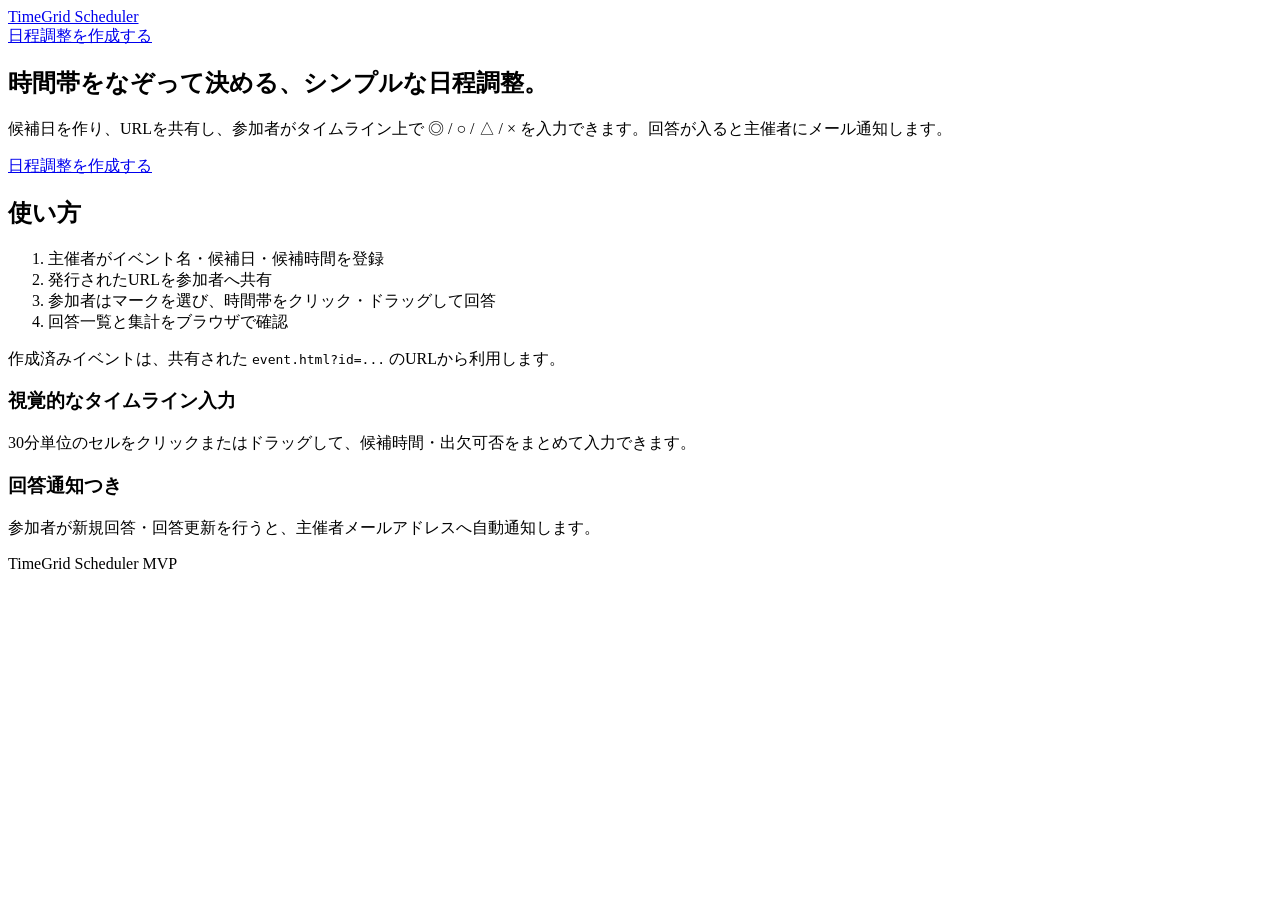
==== index.html @ 97229e6b "Add files via upload" ====
<!doctype html>
<html lang="ja">
<head>
  <meta charset="utf-8">
  <meta name="viewport" content="width=device-width, initial-scale=1">
  <title>TimeGrid Scheduler</title>
  <link rel="stylesheet" href="css/style.css">
</head>
<body>
<header class="header"><div class="container nav"><a class="logo" href="index.html">TimeGrid Scheduler</a><div class="nav-links"><a class="btn secondary small" href="create.html">日程調整を作成する</a></div></div></header>
<main>
  <section class="hero"><div class="container hero-grid">
    <div><h1>時間帯をなぞって決める、シンプルな日程調整。</h1><p class="lead">候補日を作り、URLを共有し、参加者がタイムライン上で ◎ / ○ / △ / × を入力できます。回答が入ると主催者にメール通知します。</p><div class="actions"><a class="btn" href="create.html">日程調整を作成する</a></div></div>
    <div class="card"><h2>使い方</h2><ol><li>主催者がイベント名・候補日・候補時間を登録</li><li>発行されたURLを参加者へ共有</li><li>参加者はマークを選び、時間帯をクリック・ドラッグして回答</li><li>回答一覧と集計をブラウザで確認</li></ol><p class="help">作成済みイベントは、共有された <code>event.html?id=...</code> のURLから利用します。</p></div>
  </div></section>
  <section class="container grid two">
    <div class="card"><h3>視覚的なタイムライン入力</h3><p>30分単位のセルをクリックまたはドラッグして、候補時間・出欠可否をまとめて入力できます。</p></div>
    <div class="card"><h3>回答通知つき</h3><p>参加者が新規回答・回答更新を行うと、主催者メールアドレスへ自動通知します。</p></div>
  </section>
</main>
<footer class="footer"><div class="container">TimeGrid Scheduler MVP</div></footer>
</body>
</html>
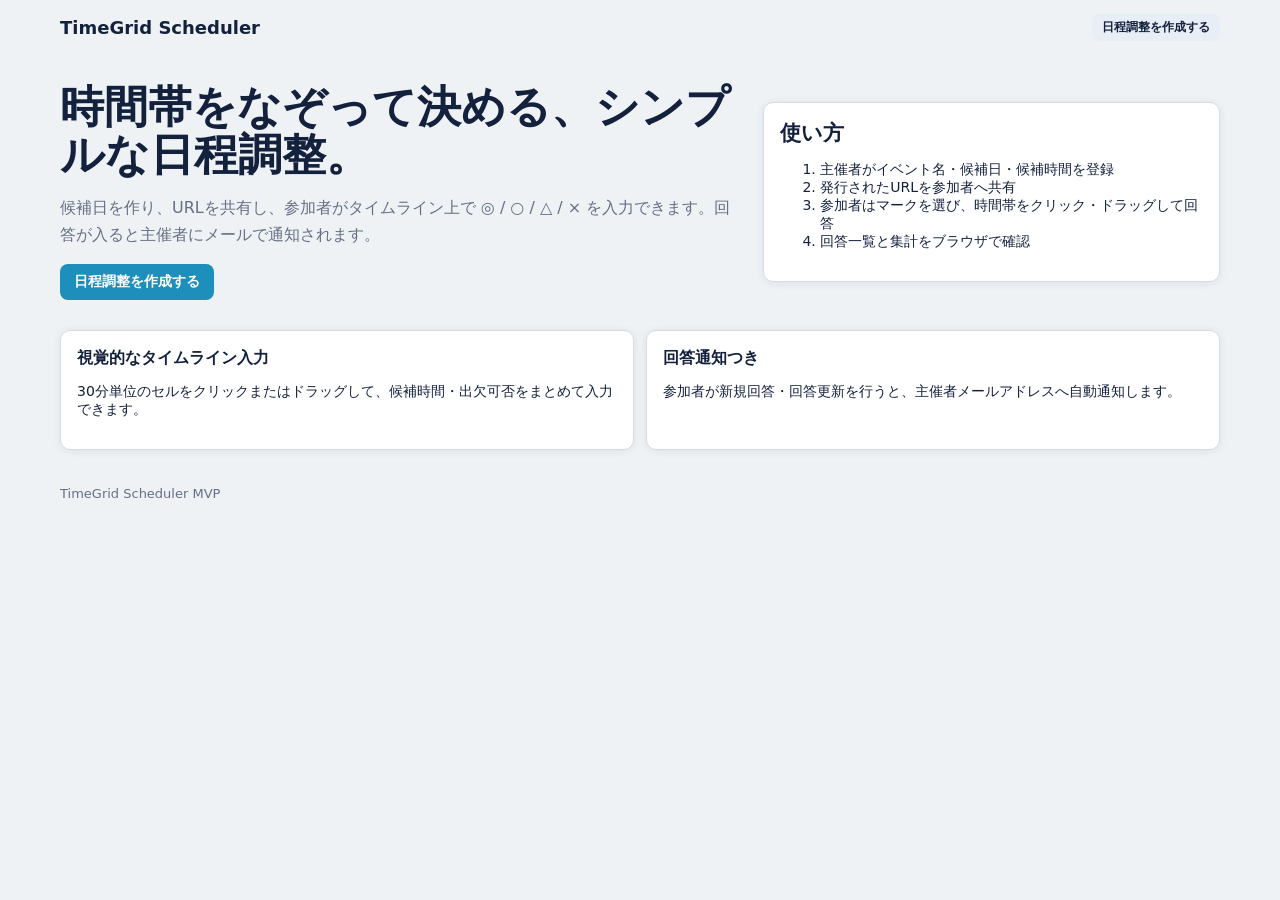
==== commit ade5202b: "Update index.html" ====
--- a/index.html
+++ b/index.html
@@ -3,15 +3,15 @@
 <head>
   <meta charset="utf-8">
   <meta name="viewport" content="width=device-width, initial-scale=1">
-  <title>TimeGrid Scheduler</title>
+  <title>Kurukuru -時間単位日程調整ツール-</title>
   <link rel="stylesheet" href="css/style.css">
 </head>
 <body>
 <header class="header"><div class="container nav"><a class="logo" href="index.html">TimeGrid Scheduler</a><div class="nav-links"><a class="btn secondary small" href="create.html">日程調整を作成する</a></div></div></header>
 <main>
   <section class="hero"><div class="container hero-grid">
-    <div><h1>時間帯をなぞって決める、シンプルな日程調整。</h1><p class="lead">候補日を作り、URLを共有し、参加者がタイムライン上で ◎ / ○ / △ / × を入力できます。回答が入ると主催者にメール通知します。</p><div class="actions"><a class="btn" href="create.html">日程調整を作成する</a></div></div>
-    <div class="card"><h2>使い方</h2><ol><li>主催者がイベント名・候補日・候補時間を登録</li><li>発行されたURLを参加者へ共有</li><li>参加者はマークを選び、時間帯をクリック・ドラッグして回答</li><li>回答一覧と集計をブラウザで確認</li></ol><p class="help">作成済みイベントは、共有された <code>event.html?id=...</code> のURLから利用します。</p></div>
+    <div><h1>時間帯をなぞって決める、シンプルな日程調整。</h1><p class="lead">候補日を作り、URLを共有し、参加者がタイムライン上で ◎ / ○ / △ / × を入力できます。回答が入ると主催者にメールで通知されます。</p><div class="actions"><a class="btn" href="create.html">日程調整を作成する</a></div></div>
+    <div class="card"><h2>使い方</h2><ol><li>主催者がイベント名・候補日・候補時間を登録</li><li>発行されたURLを参加者へ共有</li><li>参加者はマークを選び、時間帯をクリック・ドラッグして回答</li><li>回答一覧と集計をブラウザで確認</li></ol></div>
   </div></section>
   <section class="container grid two">
     <div class="card"><h3>視覚的なタイムライン入力</h3><p>30分単位のセルをクリックまたはドラッグして、候補時間・出欠可否をまとめて入力できます。</p></div>
--- a/css/style.css
+++ b/css/style.css
@@ -0,0 +1,379 @@
+:root {
+  --bg: #eef2f5;
+  --card: #ffffff;
+  --text: #14213d;
+  --muted: #667085;
+  --line: #d6dce3;
+  --line-dark: #c5ccd5;
+  --primary: #1d8fba;
+  --primary-dark: #136f92;
+  --primary-soft: #d9f2f9;
+  --green: #17a673;
+  --amber: #f2a93b;
+  --red: #e05a47;
+  --panel-head: #9fa3a7;
+  --radius: 10px;
+  --shadow: 0 1px 8px rgba(20, 33, 61, .08);
+}
+* { box-sizing: border-box; }
+body {
+  margin: 0;
+  font-family: system-ui, -apple-system, BlinkMacSystemFont, "Segoe UI", sans-serif;
+  background: var(--bg);
+  color: var(--text);
+  font-size: 14px;
+}
+a { color: var(--primary-dark); }
+.container { width: min(1160px, calc(100% - 28px)); margin: 0 auto; }
+.header { padding: 14px 0; }
+.compact-header { padding: 10px 0; }
+.nav { display: flex; justify-content: space-between; align-items: center; gap: 12px; }
+.logo { font-weight: 800; font-size: 18px; text-decoration: none; color: var(--text); }
+.nav-links { display: flex; gap: 12px; flex-wrap: wrap; }
+.hero { padding: 28px 0 18px; }
+.hero-grid { display: grid; grid-template-columns: 1.2fr .8fr; gap: 18px; align-items: center; }
+.hero h1 { font-size: clamp(28px, 5vw, 44px); line-height: 1.08; margin: 0 0 12px; }
+.lead { color: var(--muted); font-size: 16px; line-height: 1.7; }
+.card { background: var(--card); border: 1px solid var(--line); border-radius: var(--radius); box-shadow: var(--shadow); padding: 16px; margin: 12px 0; }
+.card h1 { margin: 0 0 12px; }
+.card h2, .card h3 { margin: 0 0 10px; }
+.grid { display: grid; gap: 12px; }
+.grid.two { grid-template-columns: 1fr 1fr; }
+.btn { border: 0; border-radius: 8px; padding: 9px 14px; background: var(--primary); color: #fff; font-weight: 700; cursor: pointer; text-decoration: none; display: inline-flex; align-items: center; justify-content: center; gap: 6px; }
+.btn:hover { background: var(--primary-dark); }
+.btn.secondary { background: #e8eef5; color: var(--text); }
+.btn.danger { background: var(--red); }
+.btn.small, .btn.mini { padding: 5px 10px; font-size: 12px; }
+.btn:disabled { opacity: .55; cursor: not-allowed; }
+.form-row { margin-bottom: 12px; }
+label { display: block; font-weight: 700; margin-bottom: 5px; }
+input, textarea, select { width: 100%; border: 1px solid var(--line); border-radius: 4px; padding: 8px 10px; font: inherit; background: #fff; }
+textarea { min-height: 72px; resize: vertical; }
+.help { color: var(--muted); font-size: 13px; line-height: 1.5; }
+.actions { display: flex; gap: 8px; flex-wrap: wrap; align-items: center; }
+.notice { padding: 10px 12px; border-radius: 8px; background: var(--primary-soft); color: #0d5269; margin: 10px 0; }
+.error { padding: 10px 12px; border-radius: 8px; background: #ffe8e4; color: #9b2e22; margin: 10px 0; }
+
+/* Compact creation screen */
+.compact-page { padding-bottom: 20px; }
+.create-layout { display: grid; grid-template-columns: 1fr 1fr; gap: 14px; align-items: start; }
+.step-panel { background: var(--card); border: 1px solid var(--line); border-radius: 10px; box-shadow: var(--shadow); overflow: hidden; margin-bottom: 14px; }
+.step-title { background: var(--panel-head); color: #fff; font-weight: 800; font-size: 22px; letter-spacing: .02em; padding: 8px 18px; line-height: 1.25; }
+.step-body { padding: 14px 18px; }
+.compact-form .inline-row { display: grid; grid-template-columns: 112px 1fr; gap: 10px; align-items: start; border-bottom: 1px dotted var(--line); padding-bottom: 9px; margin-bottom: 9px; }
+.compact-form label { font-weight: 500; margin: 8px 0 0; font-size: 13px; }
+.compact-form input, .compact-form textarea { border-radius: 0; padding: 6px 8px; }
+.compact-form textarea { min-height: 52px; }
+.inline-help { grid-column: 2; margin: 2px 0 0; color: var(--muted); font-size: 12px; }
+.month-calendars { display: grid; grid-template-columns: 1fr 1fr; gap: 18px; justify-items: center; }
+.mini-calendar { width: 230px; }
+.calendar-title { text-align: center; font-size: 13px; margin: 0 0 6px; }
+.calendar-week, .calendar-days { display: grid; grid-template-columns: repeat(7, 1fr); }
+.calendar-week span { text-align: center; font-size: 12px; padding: 4px 0; border-bottom: 1px solid var(--line); color: #344054; }
+.calendar-days { border-left: 1px solid var(--line); border-top: 1px solid var(--line); }
+.cal-day { height: 25px; border: 0; border-right: 1px solid var(--line); border-bottom: 1px solid var(--line); background: #fff; color: #344054; font: inherit; font-size: 12px; cursor: pointer; }
+.cal-day.outside { color: #b6bec9; background: #f8fafc; cursor: default; }
+.cal-day.current:hover { background: #eef8fb; }
+.cal-day.selected { background: #8bd2ef; color: #043449; font-weight: 800; }
+.calendar-nav { display: flex; justify-content: space-between; align-items: center; margin: 10px 4px 6px; }
+.link-btn { border: 0; background: transparent; color: var(--primary-dark); text-decoration: underline; padding: 2px 4px; cursor: pointer; font: inherit; }
+.selected-date-line { margin-top: 8px; font-size: 12px; color: var(--muted); line-height: 1.5; }
+.time-panel { margin-top: 4px; }
+.compact-help { margin: 4px 0 10px; }
+.time-toolbar { display: flex; gap: 6px; align-items: center; flex-wrap: wrap; margin-bottom: 10px; }
+.time-toolbar select { width: 82px; padding: 5px 6px; border-radius: 0; }
+.compact-timeline-wrap { overflow-x: auto; padding-bottom: 4px; }
+.time-table { display: grid; grid-template-columns: 150px repeat(var(--cols), 34px); min-width: max-content; border-left: 1px solid var(--line); border-top: 1px solid var(--line); user-select: none; touch-action: none; }
+.time-head, .hour-head, .date-cell, .time-dot { border-right: 1px solid var(--line); border-bottom: 1px solid var(--line); }
+.hour-head { height: 25px; font-size: 11px; text-align: center; padding-top: 4px; background: #f7f8fa; color: #344054; }
+.date-cell { min-height: 36px; padding: 5px 8px; background: #fff; font-size: 13px; }
+.row-tools { display: flex; gap: 4px; margin-top: 2px; }
+.row-tools .link-btn { font-size: 12px; padding: 0; }
+.time-dot { min-height: 36px; background: #fff; cursor: pointer; }
+.time-dot:hover { background: #eef8fb; }
+.time-dot.selected { background: #7fc9f0; }
+.sticky-left { position: sticky; left: 0; z-index: 2; }
+.submit-row { display: flex; justify-content: flex-end; margin-top: 12px; }
+.register-btn { min-width: 96px; font-size: 16px; background: #ef6c85; }
+.register-btn:hover { background: #d95872; }
+
+/* Existing event/admin screens */
+.date-list { display: grid; grid-template-columns: repeat(auto-fit, minmax(150px, 1fr)); gap: 8px; margin-top: 8px; }
+.date-pill { padding: 7px 10px; border: 1px solid var(--line); border-radius: 999px; background: #fff; display: flex; justify-content: space-between; align-items: center; }
+.date-pill button { border: 0; background: transparent; cursor: pointer; color: var(--red); font-weight: 700; }
+.timeline-wrap { overflow-x: auto; padding-bottom: 8px; }
+.timeline-day { margin: 14px 0 18px; }
+.timeline-title { font-weight: 800; margin: 0 0 6px; }
+.timeline-grid { display: grid; grid-template-columns: repeat(var(--cols), 60px); gap: 5px; min-width: max-content; touch-action: none; user-select: none; }
+.time-cell { min-height: 46px; border: 1px solid var(--line); background: #fff; border-radius: 7px; padding: 5px; cursor: pointer; display: flex; flex-direction: column; align-items: center; justify-content: center; gap: 3px; transition: background .12s, border-color .12s; }
+.time-cell:hover { border-color: var(--primary); }
+.time-cell .time { font-size: 11px; color: var(--muted); }
+.time-cell.selected { background: var(--primary); border-color: var(--primary); color: #fff; }
+.time-cell.selected .time { color: #fff; }
+.time-cell.mark-best { background: #e8fbf1; border-color: var(--green); }
+.time-cell.mark-ok { background: #e8f7ff; border-color: var(--primary); }
+.time-cell.mark-maybe { background: #fff5dd; border-color: var(--amber); }
+.time-cell.mark-ng { background: #ffe9e6; border-color: var(--red); }
+.time-cell .mark { font-size: 20px; font-weight: 800; line-height: 1; }
+.mark-picker { display: grid; grid-template-columns: repeat(4, minmax(100px, 1fr)); gap: 8px; }
+.mark-btn { border: 1px solid var(--line); background: #fff; border-radius: 10px; padding: 10px; cursor: pointer; font-weight: 800; }
+.mark-btn.active { border-color: var(--primary); box-shadow: 0 0 0 3px rgba(29,143,186,.18); }
+.table-scroll { overflow-x: auto; }
+table { width: 100%; border-collapse: collapse; background: #fff; min-width: 760px; }
+th, td { border-bottom: 1px solid var(--line); padding: 8px; text-align: center; white-space: nowrap; }
+th { background: #f0f5f8; font-size: 12px; }
+td.left, th.left { text-align: left; }
+.badge { display: inline-flex; border-radius: 999px; padding: 3px 8px; background: #eef3f7; font-size: 12px; font-weight: 700; }
+.footer { padding: 24px 0; color: var(--muted); font-size: 13px; }
+.modal-backdrop { position: fixed; inset: 0; background: rgba(8,18,33,.45); display: none; align-items: center; justify-content: center; padding: 18px; z-index: 20; }
+.modal-backdrop.open { display: flex; }
+.modal { width: min(980px, 100%); max-height: 92vh; overflow: auto; background: #fff; border-radius: 14px; padding: 18px; box-shadow: 0 20px 60px rgba(0,0,0,.25); }
+@media (max-width: 900px) {
+  .create-layout { grid-template-columns: 1fr; }
+  .month-calendars { grid-template-columns: 1fr 1fr; }
+}
+@media (max-width: 760px) {
+  .container { width: min(100% - 16px, 1160px); }
+  .hero-grid, .grid.two { grid-template-columns: 1fr; }
+  .step-title { font-size: 18px; padding: 8px 12px; }
+  .step-body { padding: 12px; }
+  .compact-form .inline-row { grid-template-columns: 1fr; gap: 4px; }
+  .compact-form label { margin-top: 0; }
+  .inline-help { grid-column: 1; }
+  .month-calendars { grid-template-columns: 1fr; }
+  .mini-calendar { width: 100%; max-width: 280px; }
+  .time-table { grid-template-columns: 120px repeat(var(--cols), 30px); }
+  .hour-head { font-size: 10px; }
+  .mark-picker { grid-template-columns: repeat(2, 1fr); }
+  .timeline-grid { grid-template-columns: repeat(var(--cols), 56px); gap: 4px; }
+  .time-cell { min-height: 42px; }
+}
+
+/* Compact event page, timeline-first layout */
+.event-page { background: #e9eef2; }
+.compact-header { background: transparent; border-bottom: 0; box-shadow: none; }
+.compact-nav { padding: 10px 4px 6px; }
+.compact-event-main { padding-top: 4px; padding-bottom: 28px; }
+.event-top-grid { display: grid; grid-template-columns: 1fr 280px; gap: 18px; align-items: stretch; margin-bottom: 18px; }
+.event-info-box, .event-action-box, .tonton-like-section { background: #fff; border: 1px solid #d9dee5; border-radius: 9px; box-shadow: 0 3px 14px rgba(16,24,40,.08); }
+.event-info-box { padding: 16px 20px; min-height: 108px; }
+.event-title-line { display: flex; align-items: center; gap: 10px; padding-bottom: 8px; border-bottom: 1px solid #d7dce3; }
+.event-title-line span { display: inline-block; width: 5px; height: 26px; background: #ef6c85; }
+.event-title-line h1 { margin: 0; font-size: 21px; line-height: 1.2; }
+.event-description { margin: 10px 0; color: #344054; line-height: 1.55; font-size: 13px; }
+.muted-text { color: #8a94a3; }
+.mini-meta { display: inline-flex; gap: 8px; align-items: center; color: #5a6472; font-size: 12px; }
+.mini-label { display: inline-block; background: #a4a7aa; color: #fff; font-weight: 700; padding: 3px 10px; }
+.event-action-box { padding: 20px; display: flex; flex-direction: column; justify-content: center; gap: 10px; }
+.event-add-btn { background: #ef6c85; border-color: #ef6c85; }
+.event-add-btn:hover { background: #d95872; border-color: #d95872; }
+.event-add-btn:disabled { background: #9aa3ad; border-color: #9aa3ad; cursor: not-allowed; }
+.compact-note { font-size: 12px; color: #5a6472; margin: 5px 0 10px; line-height: 1.45; }
+.tonton-like-section { margin: 18px 0; overflow: hidden; }
+.bar-title { margin: 0; background: #a4a7aa; color: #fff; font-size: 20px; padding: 8px 20px; line-height: 1.2; }
+.bar-body { padding: 14px 20px 18px; }
+.comment-line { display: grid; grid-template-columns: 160px 1fr; gap: 12px; border-bottom: 1px solid #e2e6eb; padding: 7px 0; font-size: 13px; }
+.comment-line:last-child { border-bottom: 0; }
+.public-day-block, .answer-day-block { margin: 12px 0 18px; overflow-x: auto; padding-bottom: 2px; }
+.public-time-table, .answer-time-table { display: grid; grid-template-columns: 150px repeat(var(--cols), 32px); min-width: max-content; border-left: 1px solid #d8dde5; border-top: 1px solid #d8dde5; user-select: none; touch-action: none; }
+.public-date-cell, .public-name-cell, .public-hour-head, .public-slot, .answer-slot { border-right: 1px solid #d8dde5; border-bottom: 1px solid #d8dde5; }
+.public-date-cell { height: 25px; padding: 5px 10px; background: #fff; font-size: 13px; color: #344054; }
+.public-hour-head { height: 25px; background: #f8f9fb; color: #4b5563; font-size: 11px; text-align: center; padding-top: 4px; }
+.public-name-cell { min-height: 28px; padding: 5px 8px; background: #fff; font-size: 12px; color: #344054; display: flex; align-items: center; justify-content: space-between; gap: 8px; }
+.public-name-cell.candidate-label { color: #6b7280; font-weight: 700; }
+.public-name-cell.participant-name span { overflow: hidden; text-overflow: ellipsis; white-space: nowrap; }
+.public-name-cell .link-btn { font-size: 11px; white-space: nowrap; }
+.public-slot, .answer-slot { min-height: 28px; background: #fff; text-align: center; display: flex; align-items: center; justify-content: center; font-weight: 800; }
+.public-slot.blocked, .answer-slot.blocked { background: #d9d9d9; }
+.public-slot.candidate { background: #fff; }
+.public-slot.empty-row { color: #9aa3ad; background: #fafafa; }
+.answer-slot.candidate { cursor: pointer; background: #fff; }
+.answer-slot.candidate:hover { outline: 2px solid #7fc9f0; outline-offset: -2px; }
+.public-slot.answer span, .answer-slot span { font-size: 16px; line-height: 1; }
+.public-slot.mark-best, .answer-slot.mark-best { background: #ffedf2; color: #d64b69; }
+.public-slot.mark-ok, .answer-slot.mark-ok { background: #dff3ff; color: #1684bc; }
+.public-slot.mark-maybe, .answer-slot.mark-maybe { background: #fff1c7; color: #9a6b00; }
+.public-slot.mark-ng, .answer-slot.mark-ng { background: #e5e5e5; color: #5f646b; }
+.modal-wide { width: min(1060px, 100%); border-radius: 0; padding: 0; }
+.event-response-modal { border: 1px solid #cdd3db; }
+.modal-heading { display: flex; justify-content: space-between; align-items: center; background: #a4a7aa; color: #fff; padding: 8px 18px; }
+.modal-heading h2 { margin: 0; font-size: 20px; }
+.event-response-modal form { padding: 18px; }
+.response-form-compact { display: grid; grid-template-columns: 1.1fr 1.3fr; gap: 24px; border-bottom: 1px solid #e2e6eb; padding-bottom: 14px; margin-bottom: 14px; }
+.response-left { display: grid; gap: 10px; align-content: start; }
+.compact-line { grid-template-columns: 92px 1fr !important; align-items: center; margin: 0; }
+.response-right { display: grid; grid-template-columns: 70px 1fr; gap: 10px; align-items: start; }
+.response-right label { font-weight: 700; margin-top: 8px; }
+.response-right textarea { min-height: 70px; }
+.mark-line { display: flex; justify-content: flex-end; gap: 10px; align-items: center; flex-wrap: wrap; margin: 6px 0 4px; }
+.mark-line-label { font-size: 13px; color: #344054; }
+.mark-picker-inline { display: flex; gap: 10px; align-items: center; flex-wrap: wrap; }
+.mark-radio { display: inline-flex; align-items: center; gap: 4px; font-size: 13px; cursor: pointer; }
+.mark-radio input { width: auto; margin: 0; }
+.mark-sample { display: inline-flex; align-items: center; justify-content: center; width: 19px; height: 19px; font-weight: 800; }
+.mark-sample.mark-best { background: #ffedf2; color: #d64b69; }
+.mark-sample.mark-ok { background: #dff3ff; color: #1684bc; }
+.mark-sample.mark-maybe { background: #fff1c7; color: #9a6b00; }
+.mark-sample.mark-ng { background: #e5e5e5; color: #5f646b; }
+.answer-time-table-wrap { overflow-x: auto; margin-top: 8px; }
+.modal-actions-bottom { display: flex; justify-content: flex-end; gap: 10px; padding-top: 12px; }
+@media (max-width: 900px) {
+  .event-top-grid { grid-template-columns: 1fr; }
+  .event-action-box { padding: 14px 16px; }
+  .response-form-compact { grid-template-columns: 1fr; gap: 10px; }
+  .mark-line { justify-content: flex-start; }
+}
+@media (max-width: 760px) {
+  .bar-title { font-size: 18px; padding: 8px 12px; }
+  .bar-body, .event-info-box, .event-action-box { padding: 12px; }
+  .comment-line { grid-template-columns: 1fr; gap: 3px; }
+  .public-time-table, .answer-time-table { grid-template-columns: 112px repeat(var(--cols), 28px); }
+  .public-date-cell, .public-name-cell { font-size: 11px; padding: 4px 6px; }
+  .public-hour-head { font-size: 10px; }
+  .compact-line, .response-right { grid-template-columns: 1fr !important; gap: 4px; }
+}
+
+/* event-page-dense-no-scroll-fix-2026-06-25 */
+.event-page .event-shell,
+.event-page .page-shell,
+.event-page .container {
+  max-width: 1160px;
+}
+.event-page .section-card,
+.event-page .event-card {
+  margin-bottom: 10px;
+}
+.event-page .section-card h2,
+.event-page .card-title {
+  margin: 0;
+}
+.event-page .public-day-block,
+.event-page .answer-day-block {
+  margin: 8px 0 10px;
+  overflow: visible !important;
+}
+.event-page .no-scroll-timeline {
+  overflow: visible !important;
+  width: 100%;
+}
+.event-page .public-time-table,
+.event-page .answer-time-table,
+.event-page .dense-time-table {
+  display: grid !important;
+  grid-template-columns: 118px repeat(var(--cols), minmax(0, 1fr)) !important;
+  min-width: 0 !important;
+  width: 100% !important;
+  border-left: 1px solid #d8dde5;
+  border-top: 1px solid #d8dde5;
+  user-select: none;
+  touch-action: none;
+}
+.event-page .public-date-cell,
+.event-page .public-name-cell,
+.event-page .public-hour-head,
+.event-page .public-slot,
+.event-page .answer-slot {
+  min-width: 0 !important;
+  min-height: 20px !important;
+  height: 20px !important;
+  border-right: 1px solid #d8dde5;
+  border-bottom: 1px solid #d8dde5;
+  box-sizing: border-box;
+}
+.event-page .public-date-cell,
+.event-page .public-name-cell {
+  padding: 2px 5px !important;
+  font-size: 12px !important;
+  line-height: 16px !important;
+  background: #fff;
+  white-space: nowrap;
+  overflow: hidden;
+  text-overflow: ellipsis;
+}
+.event-page .public-hour-head {
+  font-size: 10px !important;
+  line-height: 18px !important;
+  padding: 0 !important;
+  background: #f7f8fa;
+  color: #374151;
+  text-align: center;
+}
+.event-page .public-slot,
+.event-page .answer-slot {
+  display: flex;
+  align-items: center;
+  justify-content: center;
+  padding: 0 !important;
+  background: #fff;
+  font-weight: 800;
+}
+.event-page .public-slot.blocked,
+.event-page .answer-slot.blocked {
+  background: #d9d9d9 !important;
+}
+.event-page .public-slot.candidate,
+.event-page .answer-slot.candidate {
+  background: #fff !important;
+}
+.event-page .answer-slot.candidate {
+  cursor: pointer;
+}
+.event-page .answer-slot.candidate:hover {
+  outline: 2px solid #2999c5;
+  outline-offset: -2px;
+}
+.event-page .public-slot.answer span,
+.event-page .answer-slot span {
+  font-size: 13px !important;
+  line-height: 1 !important;
+}
+.event-page .public-slot.mark-best,
+.event-page .answer-slot.mark-best { background: #ffedf2 !important; color: #d64b69; }
+.event-page .public-slot.mark-ok,
+.event-page .answer-slot.mark-ok { background: #dff3ff !important; color: #1684bc; }
+.event-page .public-slot.mark-maybe,
+.event-page .answer-slot.mark-maybe { background: #fff1c7 !important; color: #9a6b00; }
+.event-page .public-slot.mark-ng,
+.event-page .answer-slot.mark-ng { background: #e5e5e5 !important; color: #5f646b; }
+.event-page .modal-panel {
+  width: min(1060px, calc(100vw - 24px));
+  max-height: calc(100vh - 24px);
+}
+.event-page .modal-body {
+  padding: 14px 20px 12px !important;
+}
+.event-page .response-form-grid {
+  gap: 10px 24px !important;
+  margin-bottom: 10px !important;
+}
+.event-page .mark-picker {
+  justify-content: flex-end;
+  gap: 8px !important;
+  margin: 6px 0 8px !important;
+}
+.event-page .mark-radio {
+  gap: 3px !important;
+  font-size: 12px !important;
+}
+.event-page .compact-note {
+  margin: 6px 0 8px !important;
+}
+@media (max-width: 760px) {
+  .event-page .public-time-table,
+  .event-page .answer-time-table,
+  .event-page .dense-time-table {
+    grid-template-columns: 92px repeat(var(--cols), minmax(0, 1fr)) !important;
+  }
+  .event-page .public-date-cell,
+  .event-page .public-name-cell {
+    font-size: 10px !important;
+    padding: 2px !important;
+  }
+  .event-page .public-hour-head {
+    font-size: 8px !important;
+  }
+  .event-page .public-slot.answer span,
+  .event-page .answer-slot span {
+    font-size: 11px !important;
+  }
+}
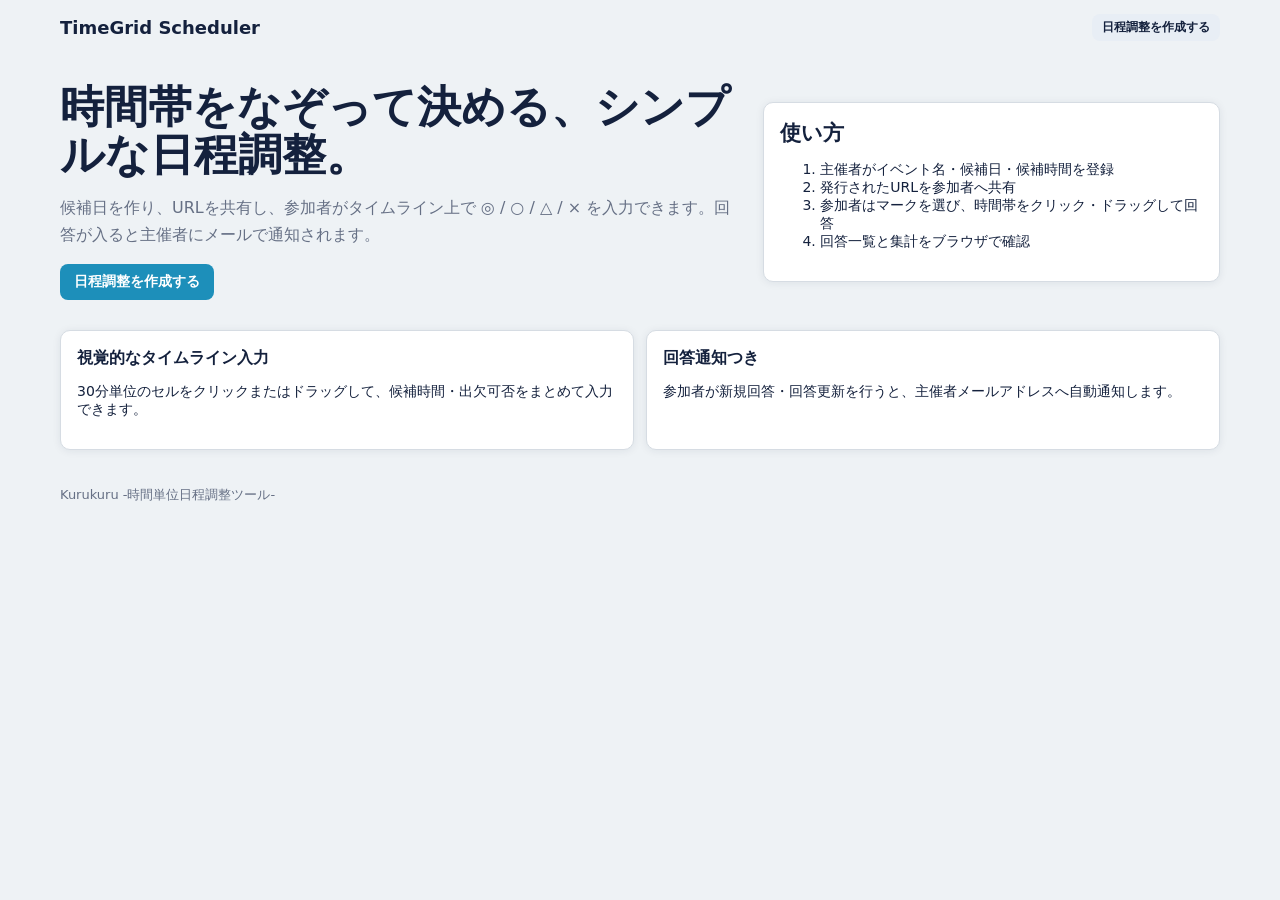
==== commit b443185b: "Update index.html" ====
--- a/index.html
+++ b/index.html
@@ -18,6 +18,6 @@
     <div class="card"><h3>回答通知つき</h3><p>参加者が新規回答・回答更新を行うと、主催者メールアドレスへ自動通知します。</p></div>
   </section>
 </main>
-<footer class="footer"><div class="container">TimeGrid Scheduler MVP</div></footer>
+<footer class="footer"><div class="container">Kurukuru -時間単位日程調整ツール-</div></footer>
 </body>
 </html>
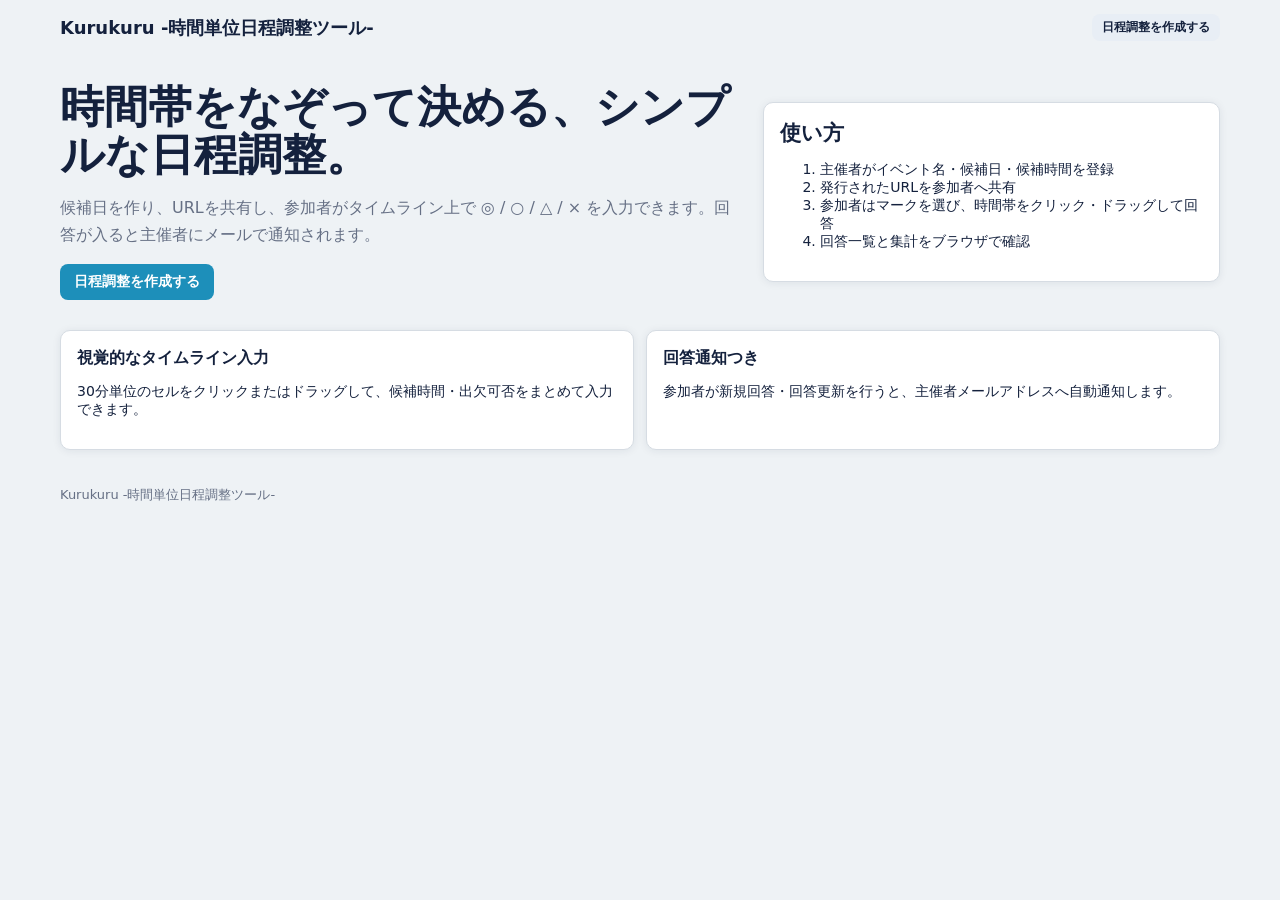
==== commit 5c02b37c: "Update index.html" ====
--- a/index.html
+++ b/index.html
@@ -7,7 +7,7 @@
   <link rel="stylesheet" href="css/style.css">
 </head>
 <body>
-<header class="header"><div class="container nav"><a class="logo" href="index.html">TimeGrid Scheduler</a><div class="nav-links"><a class="btn secondary small" href="create.html">日程調整を作成する</a></div></div></header>
+<header class="header"><div class="container nav"><a class="logo" href="index.html">Kurukuru -時間単位日程調整ツール-</a><div class="nav-links"><a class="btn secondary small" href="create.html">日程調整を作成する</a></div></div></header>
 <main>
   <section class="hero"><div class="container hero-grid">
     <div><h1>時間帯をなぞって決める、シンプルな日程調整。</h1><p class="lead">候補日を作り、URLを共有し、参加者がタイムライン上で ◎ / ○ / △ / × を入力できます。回答が入ると主催者にメールで通知されます。</p><div class="actions"><a class="btn" href="create.html">日程調整を作成する</a></div></div>
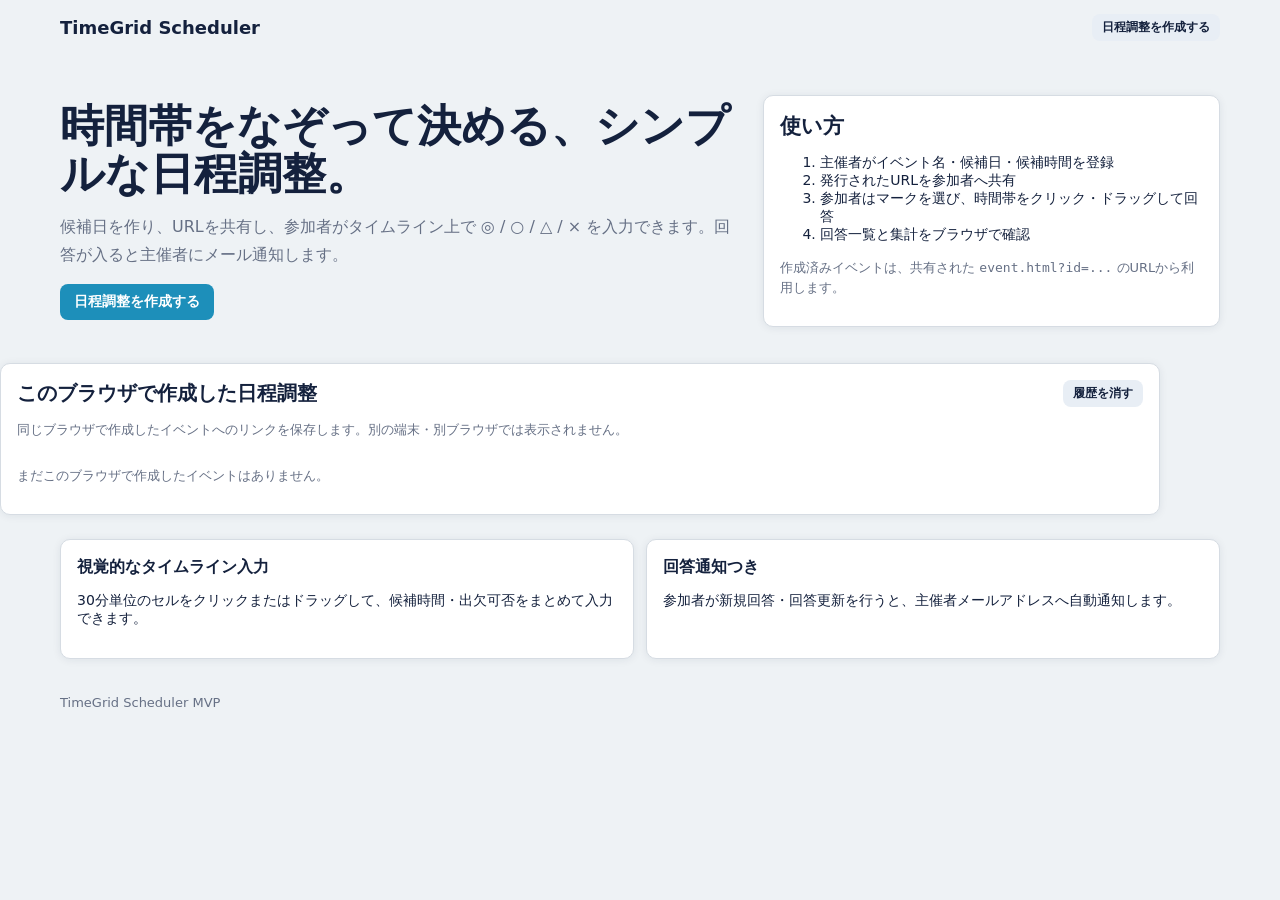
==== commit bb4b4cc8: "Update index.html" ====
--- a/index.html
+++ b/index.html
@@ -3,21 +3,33 @@
 <head>
   <meta charset="utf-8">
   <meta name="viewport" content="width=device-width, initial-scale=1">
-  <title>Kurukuru -時間単位日程調整ツール-</title>
+  <title>TimeGrid Scheduler</title>
   <link rel="stylesheet" href="css/style.css">
 </head>
 <body>
-<header class="header"><div class="container nav"><a class="logo" href="index.html">Kurukuru -時間単位日程調整ツール-</a><div class="nav-links"><a class="btn secondary small" href="create.html">日程調整を作成する</a></div></div></header>
+<header class="header"><div class="container nav"><a class="logo" href="index.html">TimeGrid Scheduler</a><div class="nav-links"><a class="btn secondary small" href="create.html">日程調整を作成する</a></div></div></header>
 <main>
   <section class="hero"><div class="container hero-grid">
-    <div><h1>時間帯をなぞって決める、シンプルな日程調整。</h1><p class="lead">候補日を作り、URLを共有し、参加者がタイムライン上で ◎ / ○ / △ / × を入力できます。回答が入ると主催者にメールで通知されます。</p><div class="actions"><a class="btn" href="create.html">日程調整を作成する</a></div></div>
-    <div class="card"><h2>使い方</h2><ol><li>主催者がイベント名・候補日・候補時間を登録</li><li>発行されたURLを参加者へ共有</li><li>参加者はマークを選び、時間帯をクリック・ドラッグして回答</li><li>回答一覧と集計をブラウザで確認</li></ol></div>
+    <div><h1>時間帯をなぞって決める、シンプルな日程調整。</h1><p class="lead">候補日を作り、URLを共有し、参加者がタイムライン上で ◎ / ○ / △ / × を入力できます。回答が入ると主催者にメール通知します。</p><div class="actions"><a class="btn" href="create.html">日程調整を作成する</a></div></div>
+    <div class="card"><h2>使い方</h2><ol><li>主催者がイベント名・候補日・候補時間を登録</li><li>発行されたURLを参加者へ共有</li><li>参加者はマークを選び、時間帯をクリック・ドラッグして回答</li><li>回答一覧と集計をブラウザで確認</li></ol><p class="help">作成済みイベントは、共有された <code>event.html?id=...</code> のURLから利用します。</p></div>
   </div></section>
+  <section class="container local-events-card card">
+    <div class="local-events-head">
+      <div>
+        <h2>このブラウザで作成した日程調整</h2>
+        <p class="help">同じブラウザで作成したイベントへのリンクを保存します。別の端末・別ブラウザでは表示されません。</p>
+      </div>
+      <button type="button" class="btn secondary small" id="clearLocalEventsBtn">履歴を消す</button>
+    </div>
+    <p id="localEventEmpty" class="help">まだこのブラウザで作成したイベントはありません。</p>
+    <div id="localEventList" class="local-event-list"></div>
+  </section>
   <section class="container grid two">
     <div class="card"><h3>視覚的なタイムライン入力</h3><p>30分単位のセルをクリックまたはドラッグして、候補時間・出欠可否をまとめて入力できます。</p></div>
     <div class="card"><h3>回答通知つき</h3><p>参加者が新規回答・回答更新を行うと、主催者メールアドレスへ自動通知します。</p></div>
   </section>
 </main>
-<footer class="footer"><div class="container">Kurukuru -時間単位日程調整ツール-</div></footer>
+<footer class="footer"><div class="container">TimeGrid Scheduler MVP</div></footer>
+<script src="js/index.js"></script>
 </body>
 </html>
--- a/css/style.css
+++ b/css/style.css
@@ -377,3 +377,124 @@
     font-size: 11px !important;
   }
 }
+
+/* local-history-and-mobile-schedule-fix-2026-06-26 */
+.local-events-card { margin-top: 6px; }
+.local-events-head { display: flex; justify-content: space-between; gap: 12px; align-items: flex-start; }
+.local-events-head h2 { margin: 0 0 4px; font-size: 20px; }
+.local-event-list { display: grid; gap: 8px; margin-top: 10px; }
+.local-event-item { display: grid; grid-template-columns: 1fr auto; gap: 12px; align-items: center; border: 1px solid var(--line); background: #fbfdff; border-radius: 8px; padding: 10px 12px; }
+.local-event-main { display: grid; gap: 2px; min-width: 0; }
+.local-event-main strong { overflow: hidden; text-overflow: ellipsis; white-space: nowrap; }
+.local-event-main span { color: var(--muted); font-size: 12px; }
+.local-event-actions { display: flex; gap: 8px; flex-wrap: wrap; justify-content: flex-end; }
+
+@media (max-width: 640px) {
+  /* スマホでは「全部を無理に1画面に圧縮」せず、指で押しやすい幅に戻して横スワイプ可能にする */
+  .container { width: calc(100% - 12px); }
+  .header { padding: 8px 0; }
+  .logo { font-size: 16px; }
+  .hero { padding: 14px 0 8px; }
+  .hero h1 { font-size: 25px; }
+  .lead { font-size: 14px; }
+  .local-events-head { display: grid; grid-template-columns: 1fr; }
+  .local-event-item { grid-template-columns: 1fr; }
+  .local-event-actions { justify-content: flex-start; }
+
+  .time-toolbar { gap: 5px; align-items: center; }
+  .time-toolbar select { width: 78px; min-height: 38px; }
+  .compact-timeline-wrap {
+    overflow-x: auto !important;
+    -webkit-overflow-scrolling: touch;
+    padding: 0 0 10px;
+    border: 1px solid var(--line);
+    background: #fff;
+  }
+  .compact-timeline-wrap::after,
+  .answer-time-table-wrap::after,
+  .event-page .public-day-block::after {
+    content: '横にスワイプできます';
+    display: block;
+    color: #7b8491;
+    font-size: 11px;
+    padding: 4px 6px 0;
+  }
+  .time-table {
+    grid-template-columns: 94px repeat(var(--cols), 34px) !important;
+    min-width: max-content !important;
+    width: max-content !important;
+    touch-action: pan-x;
+  }
+  .date-cell { font-size: 11px; padding: 4px 5px; }
+  .hour-head { height: 24px; font-size: 10px; line-height: 20px; }
+  .time-dot { min-height: 38px; }
+
+  .modal-backdrop { padding: 0; align-items: stretch; justify-content: stretch; }
+  .modal-wide,
+  .event-page .modal-panel,
+  .event-response-modal {
+    width: 100vw !important;
+    max-width: 100vw !important;
+    height: 100dvh;
+    max-height: 100dvh !important;
+    border-radius: 0 !important;
+  }
+  .event-response-modal { overflow: auto; }
+  .modal-heading { position: sticky; top: 0; z-index: 5; padding: 10px 12px; }
+  .modal-heading h2 { font-size: 18px; }
+  .event-response-modal form { padding: 12px; }
+  .response-form-compact { gap: 8px; padding-bottom: 10px; margin-bottom: 10px; }
+  .response-right textarea { min-height: 56px; }
+  .mark-line { justify-content: flex-start; gap: 6px; position: sticky; top: 49px; z-index: 4; background: #fff; border-bottom: 1px solid #e2e6eb; padding: 7px 0; }
+  .mark-picker-inline { gap: 6px; }
+  .mark-radio { min-height: 32px; padding: 3px 4px; border: 1px solid #e1e6ee; border-radius: 6px; background: #fff; }
+  .mark-radio.active { border-color: var(--primary); box-shadow: 0 0 0 2px rgba(29,143,186,.13); }
+
+  .answer-time-table-wrap,
+  .event-page .public-day-block,
+  .event-page .answer-day-block,
+  .event-page .no-scroll-timeline {
+    overflow-x: auto !important;
+    -webkit-overflow-scrolling: touch;
+  }
+  .event-page .public-time-table,
+  .event-page .answer-time-table,
+  .event-page .dense-time-table {
+    grid-template-columns: 86px repeat(var(--cols), 34px) !important;
+    min-width: max-content !important;
+    width: max-content !important;
+    touch-action: pan-x;
+  }
+  .event-page .public-date-cell,
+  .event-page .public-name-cell {
+    font-size: 10px !important;
+    padding: 2px 4px !important;
+    height: 24px !important;
+    min-height: 24px !important;
+  }
+  .event-page .public-hour-head {
+    height: 24px !important;
+    min-height: 24px !important;
+    font-size: 9px !important;
+    line-height: 22px !important;
+  }
+  .event-page .public-slot,
+  .event-page .answer-slot {
+    width: 34px !important;
+    min-width: 34px !important;
+    height: 34px !important;
+    min-height: 34px !important;
+  }
+  .event-page .public-slot.answer span,
+  .event-page .answer-slot span {
+    font-size: 14px !important;
+  }
+  .modal-actions-bottom {
+    position: sticky;
+    bottom: 0;
+    background: #fff;
+    border-top: 1px solid #e2e6eb;
+    padding: 10px 0 0;
+  }
+  .modal-actions-bottom .btn { min-height: 42px; }
+}
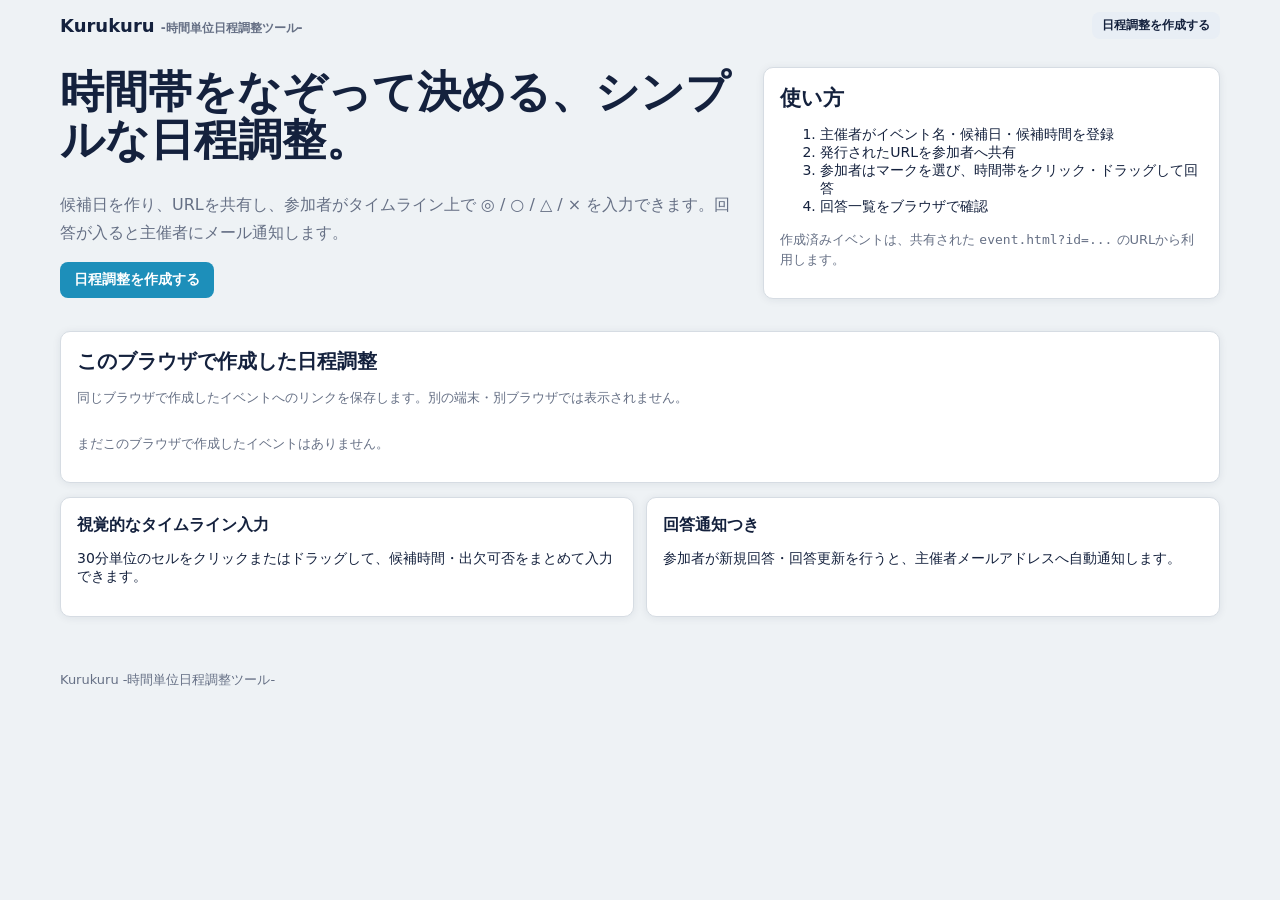
==== commit ffe8460d: "Update index.html" ====
--- a/index.html
+++ b/index.html
@@ -3,17 +3,39 @@
 <head>
   <meta charset="utf-8">
   <meta name="viewport" content="width=device-width, initial-scale=1">
-  <title>TimeGrid Scheduler</title>
+  <title>Kurukuru -時間単位日程調整ツール-</title>
   <link rel="stylesheet" href="css/style.css">
 </head>
-<body>
-<header class="header"><div class="container nav"><a class="logo" href="index.html">TimeGrid Scheduler</a><div class="nav-links"><a class="btn secondary small" href="create.html">日程調整を作成する</a></div></div></header>
-<main>
-  <section class="hero"><div class="container hero-grid">
-    <div><h1>時間帯をなぞって決める、シンプルな日程調整。</h1><p class="lead">候補日を作り、URLを共有し、参加者がタイムライン上で ◎ / ○ / △ / × を入力できます。回答が入ると主催者にメール通知します。</p><div class="actions"><a class="btn" href="create.html">日程調整を作成する</a></div></div>
-    <div class="card"><h2>使い方</h2><ol><li>主催者がイベント名・候補日・候補時間を登録</li><li>発行されたURLを参加者へ共有</li><li>参加者はマークを選び、時間帯をクリック・ドラッグして回答</li><li>回答一覧と集計をブラウザで確認</li></ol><p class="help">作成済みイベントは、共有された <code>event.html?id=...</code> のURLから利用します。</p></div>
-  </div></section>
-  <section class="container local-events-card card">
+<body class="home-page">
+<header class="header home-header">
+  <div class="container nav">
+    <a class="logo logo-kurukuru" href="index.html"><span>Kurukuru</span><small>-時間単位日程調整ツール-</small></a>
+    <div class="nav-links"><a class="btn secondary small" href="create.html">日程調整を作成する</a></div>
+  </div>
+</header>
+
+<main class="home-main">
+  <section class="hero home-hero">
+    <div class="container hero-grid">
+      <div class="hero-copy">
+        <h1>時間帯をなぞって決める、シンプルな日程調整。</h1>
+        <p class="lead">候補日を作り、URLを共有し、参加者がタイムライン上で ◎ / ○ / △ / × を入力できます。回答が入ると主催者にメール通知します。</p>
+        <div class="actions"><a class="btn" href="create.html">日程調整を作成する</a></div>
+      </div>
+      <div class="card home-guide-card">
+        <h2>使い方</h2>
+        <ol>
+          <li>主催者がイベント名・候補日・候補時間を登録</li>
+          <li>発行されたURLを参加者へ共有</li>
+          <li>参加者はマークを選び、時間帯をクリック・ドラッグして回答</li>
+          <li>回答一覧をブラウザで確認</li>
+        </ol>
+        <p class="help">作成済みイベントは、共有された <code>event.html?id=...</code> のURLから利用します。</p>
+      </div>
+    </div>
+  </section>
+
+  <section class="container card local-events-card home-history-card">
     <div class="local-events-head">
       <div>
         <h2>このブラウザで作成した日程調整</h2>
@@ -24,12 +46,13 @@
     <p id="localEventEmpty" class="help">まだこのブラウザで作成したイベントはありません。</p>
     <div id="localEventList" class="local-event-list"></div>
   </section>
-  <section class="container grid two">
+
+  <section class="container grid two home-feature-grid">
     <div class="card"><h3>視覚的なタイムライン入力</h3><p>30分単位のセルをクリックまたはドラッグして、候補時間・出欠可否をまとめて入力できます。</p></div>
     <div class="card"><h3>回答通知つき</h3><p>参加者が新規回答・回答更新を行うと、主催者メールアドレスへ自動通知します。</p></div>
   </section>
 </main>
-<footer class="footer"><div class="container">TimeGrid Scheduler MVP</div></footer>
+<footer class="footer"><div class="container">Kurukuru -時間単位日程調整ツール-</div></footer>
 <script src="js/index.js"></script>
 </body>
 </html>
--- a/css/style.css
+++ b/css/style.css
@@ -498,3 +498,53 @@
   }
   .modal-actions-bottom .btn { min-height: 42px; }
 }
+
+
+/* kurukuru-brand-and-home-layout-fix-2026-06-26 */
+.logo-kurukuru,
+.logo .logo-inline-sub {
+  display: inline-flex;
+  align-items: baseline;
+  gap: 6px;
+}
+.logo-kurukuru small,
+.logo-inline-sub {
+  font-size: 12px;
+  font-weight: 700;
+  color: var(--muted);
+  letter-spacing: 0;
+}
+.home-header { padding: 12px 0 6px; }
+.home-page .hero { padding: 22px 0 14px; }
+.home-page .hero-grid { align-items: stretch; }
+.home-page .hero-copy { display: flex; flex-direction: column; justify-content: center; }
+.home-page .hero h1 { max-width: 720px; }
+.home-guide-card { margin: 0; }
+.container.card,
+.local-events-card,
+.home-history-card {
+  margin-left: auto !important;
+  margin-right: auto !important;
+}
+.home-history-card {
+  margin-top: 18px !important;
+  margin-bottom: 14px !important;
+  width: min(1160px, calc(100% - 28px));
+}
+.home-feature-grid { margin-top: 12px; margin-bottom: 26px; }
+.home-feature-grid .card { margin-top: 0; }
+.footer { padding: 16px 0 28px; color: var(--muted); font-size: 13px; }
+
+@media (max-width: 900px) {
+  .home-page .hero-grid { grid-template-columns: 1fr; }
+  .home-guide-card { margin-top: 6px; }
+}
+@media (max-width: 640px) {
+  .logo-kurukuru { flex-direction: column; align-items: flex-start; gap: 0; line-height: 1.15; }
+  .logo-kurukuru small { font-size: 10px; }
+  .logo-inline-sub { display: block; font-size: 10px; margin-top: 1px; }
+  .home-page .hero h1 { font-size: 24px; line-height: 1.18; }
+  .home-page .hero { padding-top: 10px; }
+  .home-history-card { width: calc(100% - 12px); margin-top: 10px !important; }
+  .home-feature-grid { grid-template-columns: 1fr !important; }
+}
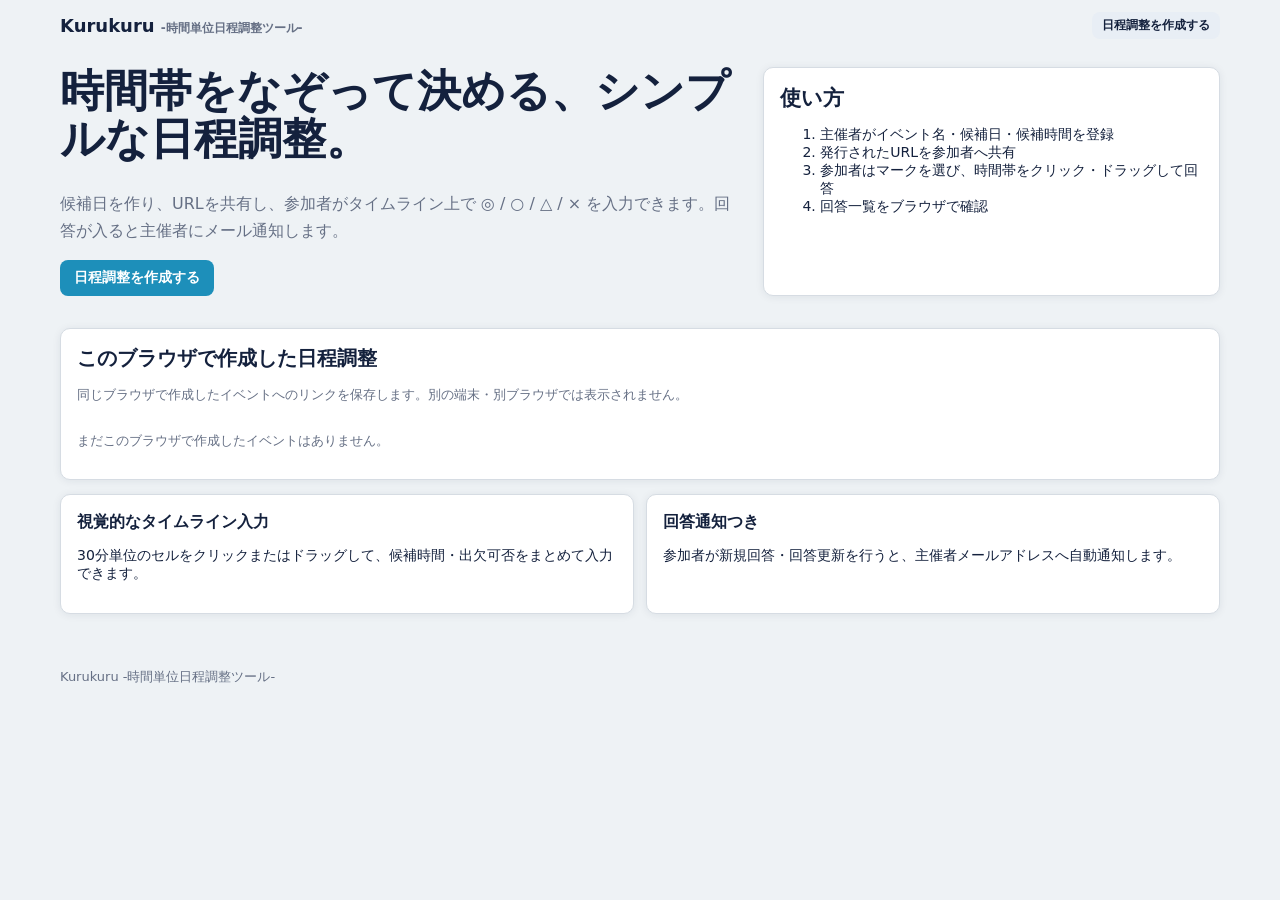
==== commit 425e3b1a: "Update index.html" ====
--- a/index.html
+++ b/index.html
@@ -30,7 +30,6 @@
           <li>参加者はマークを選び、時間帯をクリック・ドラッグして回答</li>
           <li>回答一覧をブラウザで確認</li>
         </ol>
-        <p class="help">作成済みイベントは、共有された <code>event.html?id=...</code> のURLから利用します。</p>
       </div>
     </div>
   </section>
